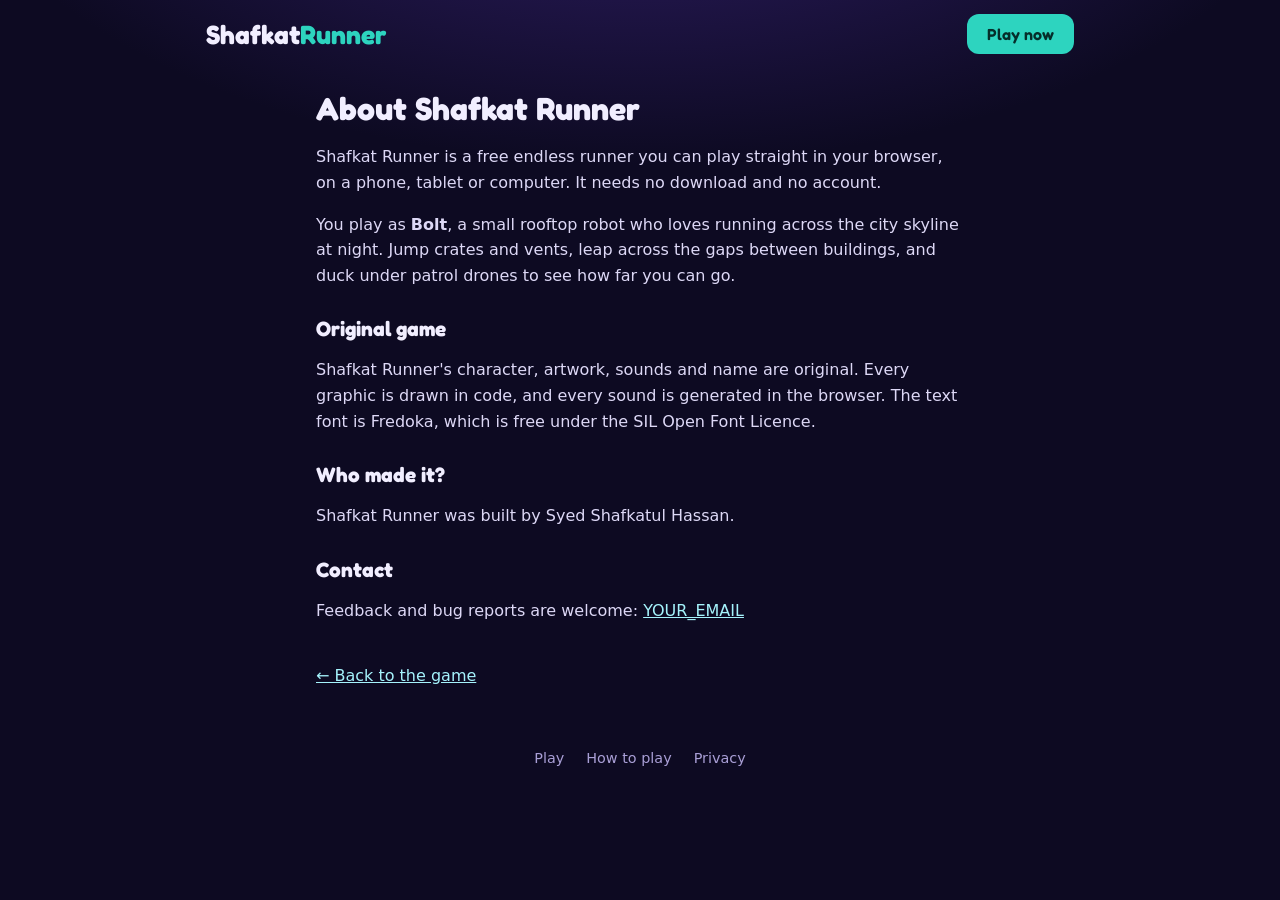
==== about.html @ a6edea65 "added" ====
<!doctype html>
<html lang="en">
<head>
  <meta charset="utf-8">
  <meta name="viewport" content="width=device-width, initial-scale=1">
  <title>About Shafkat Runner — A Free Endless Runner Game</title>
  <meta name="description" content="Shafkat Runner is a free browser endless runner starring Bolt the rooftop robot. No download, no sign-up.">
  <link rel="icon" href="favicon.svg" type="image/svg+xml">
  <link rel="preconnect" href="https://fonts.googleapis.com">
  <link rel="preconnect" href="https://fonts.gstatic.com" crossorigin>
  <link href="https://fonts.googleapis.com/css2?family=Fredoka:wght@500;600;700&display=swap" rel="stylesheet">
  <link rel="stylesheet" href="style.css">
</head>
<body>
  <header class="topbar">
    <a class="logo" href="/">Shafkat<span>Runner</span></a>
    <a class="btn primary" href="/">Play now</a>
  </header>

  <main class="page">
    <h1>About Shafkat Runner</h1>
    <p>Shafkat Runner is a free endless runner you can play straight in your browser, on a phone, tablet or computer. It needs no download and no account.</p>
    <p>You play as <strong>Bolt</strong>, a small rooftop robot who loves running across the city skyline at night. Jump crates and vents, leap across the gaps between buildings, and duck under patrol drones to see how far you can go.</p>

    <h2>Original game</h2>
    <p>Shafkat Runner's character, artwork, sounds and name are original. Every graphic is drawn in code, and every sound is generated in the browser. The text font is Fredoka, which is free under the SIL Open Font Licence.</p>

    <h2>Who made it?</h2>
    <p>Shafkat Runner was built by Syed Shafkatul Hassan.</p>

    <h2>Contact</h2>
    <p>Feedback and bug reports are welcome: <a href="mailto:YOUR_EMAIL">YOUR_EMAIL</a></p>

    <a class="back" href="/">← Back to the game</a>
  </main>

  <footer class="footer">
    <a href="/">Play</a>
    <a href="how-to-play.html">How to play</a>
    <a href="privacy.html">Privacy</a>
  </footer>
</body>
</html>
---- style.css ----
/* ============================================================
   Shafkat Runner — styles
   ============================================================ */
:root {
  --bg: #0d0a22;
  --surface: #19143a;
  --surface-2: #231c4d;
  --line: #352b6e;
  --text: #f1eeff;
  --muted: #a99fd6;
  --accent: #2dd4bf;
  --accent-ink: #052e2a;
  --warm: #fbbf24;
  --font-game: 'Fredoka', ui-rounded, 'Segoe UI', system-ui, sans-serif;
  --font-body: system-ui, -apple-system, 'Segoe UI', Roboto, sans-serif;
}

* { box-sizing: border-box; }
html, body { margin: 0; }
body {
  min-height: 100vh;
  background: radial-gradient(1000px 520px at 50% -200px, #33206e 0%, transparent 70%), var(--bg);
  color: var(--text);
  font: 16px/1.6 var(--font-body);
  -webkit-font-smoothing: antialiased;
}
a { color: #a5f3fc; }
a:hover { color: #cffafe; }

.wrap { max-width: 900px; margin: 0 auto; padding: 0 16px 24px; }

/* ---------- Top bar ---------- */
.topbar {
  max-width: 900px; margin: 0 auto; padding: 14px 16px 10px;
  display: flex; align-items: center; justify-content: space-between; gap: 12px;
}
.logo { font: 700 1.65rem var(--font-game); color: var(--text); text-decoration: none; }
.logo span, .title span { color: var(--accent); }
.top-actions { display: flex; gap: 8px; }
.icon-btn {
  width: 40px; height: 40px; display: grid; place-items: center;
  border: 0; border-radius: 12px; background: var(--surface); color: var(--text); cursor: pointer;
}
.icon-btn:hover { background: var(--surface-2); }
.icon-btn[disabled] { opacity: .4; cursor: default; }
#sound-btn .ico-off { display: none; }
#sound-btn.muted .ico-on { display: none; }
#sound-btn.muted .ico-off { display: block; }

/* ---------- Game area ---------- */
.game {
  position: relative; width: 100%; aspect-ratio: 16 / 10; max-height: 72vh;
  margin: 0 auto; border-radius: 18px; overflow: hidden;
  background: #1b1446;
  box-shadow: 0 24px 60px rgba(0, 0, 0, .45), inset 0 0 0 1px var(--line);
  touch-action: none; user-select: none; -webkit-user-select: none;
  -webkit-tap-highlight-color: transparent; cursor: pointer; outline: none;
}
.game canvas { display: block; width: 100%; height: 100%; }

.hud {
  position: absolute; top: 0; left: 0; right: 0; z-index: 2;
  display: flex; justify-content: space-between; padding: 12px 16px;
  font: 600 .95rem var(--font-game); color: rgba(241, 238, 255, .8);
  text-shadow: 0 2px 6px rgba(0, 0, 0, .5); pointer-events: none;
}
.hud b { color: #fff; font-size: 1.35rem; margin-left: 4px; }

.screen {
  position: absolute; inset: 0; z-index: 3;
  display: flex; flex-direction: column; align-items: center; justify-content: center; gap: 10px;
  padding: 20px; text-align: center;
  background: rgba(13, 10, 34, .62); backdrop-filter: blur(3px); -webkit-backdrop-filter: blur(3px);
  animation: fadeIn .25s ease;
}
.screen[hidden] { display: none; }
@keyframes fadeIn { from { opacity: 0; } to { opacity: 1; } }

.title { margin: 0; font: 700 clamp(2.4rem, 8vw, 3.6rem)/1 var(--font-game); }
.lead { margin: 0; color: #ddd6ff; }
.howto {
  list-style: none; padding: 0; margin: 4px 0 8px;
  display: grid; gap: 2px; color: var(--muted); font-size: .92rem;
}
.howto b { color: var(--text); }
kbd {
  font: 600 .8rem var(--font-body); padding: 1px 6px; border-radius: 6px;
  background: var(--surface-2); box-shadow: inset 0 -2px 0 rgba(0, 0, 0, .35); color: var(--text);
}
.over-title { margin: 0; font: 700 clamp(1.8rem, 6vw, 2.4rem) var(--font-game); }
.new-best { margin: 0; font: 600 1rem var(--font-game); color: var(--warm); animation: pulse 1s ease infinite; }
.new-best[hidden] { display: none; }
.final span { display: block; font: 700 clamp(2.6rem, 9vw, 3.6rem)/1 var(--font-game); color: var(--warm); }
.final small { color: var(--muted); }
.final-best { margin: 0; color: var(--muted); }
.final-best b { color: var(--text); }
.actions { display: flex; flex-wrap: wrap; gap: 10px; justify-content: center; margin-top: 8px; }
@keyframes pulse { 50% { transform: scale(1.06); } }

/* ---------- Buttons ---------- */
.btn {
  display: inline-flex; align-items: center; justify-content: center; gap: 6px;
  border: 0; border-radius: 12px; padding: 10px 20px; cursor: pointer; text-decoration: none;
  font: 600 1rem var(--font-game); background: var(--surface-2); color: var(--text);
  transition: transform .1s, filter .15s;
}
.btn:hover { filter: brightness(1.1); }
.btn:active { transform: scale(.97); }
.btn.primary { background: var(--accent); color: var(--accent-ink); }
.btn.ghost { background: transparent; box-shadow: inset 0 0 0 1.5px var(--line); }
.btn.big { padding: 12px 26px; font-size: 1.1rem; }
.btn.primary.big { animation: pulse 1.6s ease infinite; }
.btn.alt { background: #fb923c; color: #3b1503; }

/* ---------- 2-player ---------- */
.game.versus { aspect-ratio: 4 / 3; }
.game.versus .hud { display: none; }
.howto .p1, .howto .p2 { font-weight: 700; }
.howto .p1 { color: #2dd4bf; }
.howto .p2 { color: #fb923c; }
.vs-result { display: grid; gap: 6px; min-width: 220px; margin: 4px 0; }
.vs-result[hidden], #solo-result[hidden] { display: none; }
.vs-row {
  display: flex; align-items: center; gap: 10px; padding: 8px 14px; border-radius: 12px;
  background: rgba(255, 255, 255, .06); font: 600 1rem var(--font-game);
}
.vs-row b { margin-left: auto; font-size: 1.35rem; }
.vs-row.win { box-shadow: inset 0 0 0 2px var(--warm); }
.vs-row.win b { color: var(--warm); }
.dot { width: 12px; height: 12px; border-radius: 50%; flex: none; }
.dot.p1 { background: #2dd4bf; }
.dot.p2 { background: #fb923c; }
.tally { margin: 2px 0 0; color: var(--muted); font-size: .92rem; }
.tally b { color: var(--text); }

.hint { text-align: center; color: var(--muted); font-size: .86rem; margin: 12px 0 0; }

/* ---------- Content ---------- */
.content {
  margin-top: 26px; padding: 20px 22px; border-radius: 18px;
  background: var(--surface); box-shadow: inset 0 0 0 1px var(--line);
}
.content h2 { font: 700 1.3rem var(--font-game); margin: 0 0 8px; }
.content p, .content li { color: #ddd8f6; }
.content ul { padding-left: 20px; }

.footer {
  display: flex; justify-content: center; gap: 22px; flex-wrap: wrap;
  padding: 18px 16px 34px; font-size: .9rem;
}
.footer a { color: var(--muted); text-decoration: none; }
.footer a:hover { color: var(--text); }

.toast {
  position: fixed; left: 50%; bottom: 28px; z-index: 50;
  transform: translate(-50%, 20px); opacity: 0; pointer-events: none;
  padding: 10px 18px; border-radius: 999px; background: #fff; color: #111;
  font: 600 .95rem var(--font-body); box-shadow: 0 10px 30px rgba(0, 0, 0, .35);
  transition: opacity .2s, transform .2s; white-space: nowrap;
}
.toast.show { opacity: 1; transform: translate(-50%, 0); }

/* ---------- Content pages ---------- */
.page { max-width: 680px; margin: 0 auto; padding: 8px 16px 40px; }
.page h1 { font: 700 2rem/1.2 var(--font-game); margin: 18px 0 12px; }
.page h2 { font: 700 1.3rem var(--font-game); margin: 28px 0 8px; }
.page p, .page li { color: #ddd8f6; }
.page .back { display: inline-block; margin-top: 24px; }

/* ---------- Phones: squarer play area so you can see further ahead ---------- */
@media (max-width: 600px) {
  .game { aspect-ratio: 1 / 1; border-radius: 14px; }
  .game.versus { aspect-ratio: 3 / 4; }
  .title { font-size: 2.1rem; }
  .screen { gap: 8px; padding: 14px; }
  .howto { font-size: .84rem; }
  .lead { font-size: .92rem; }
  .hint { display: none; }
}
@media (max-width: 360px) {
  .lead { display: none; }
}
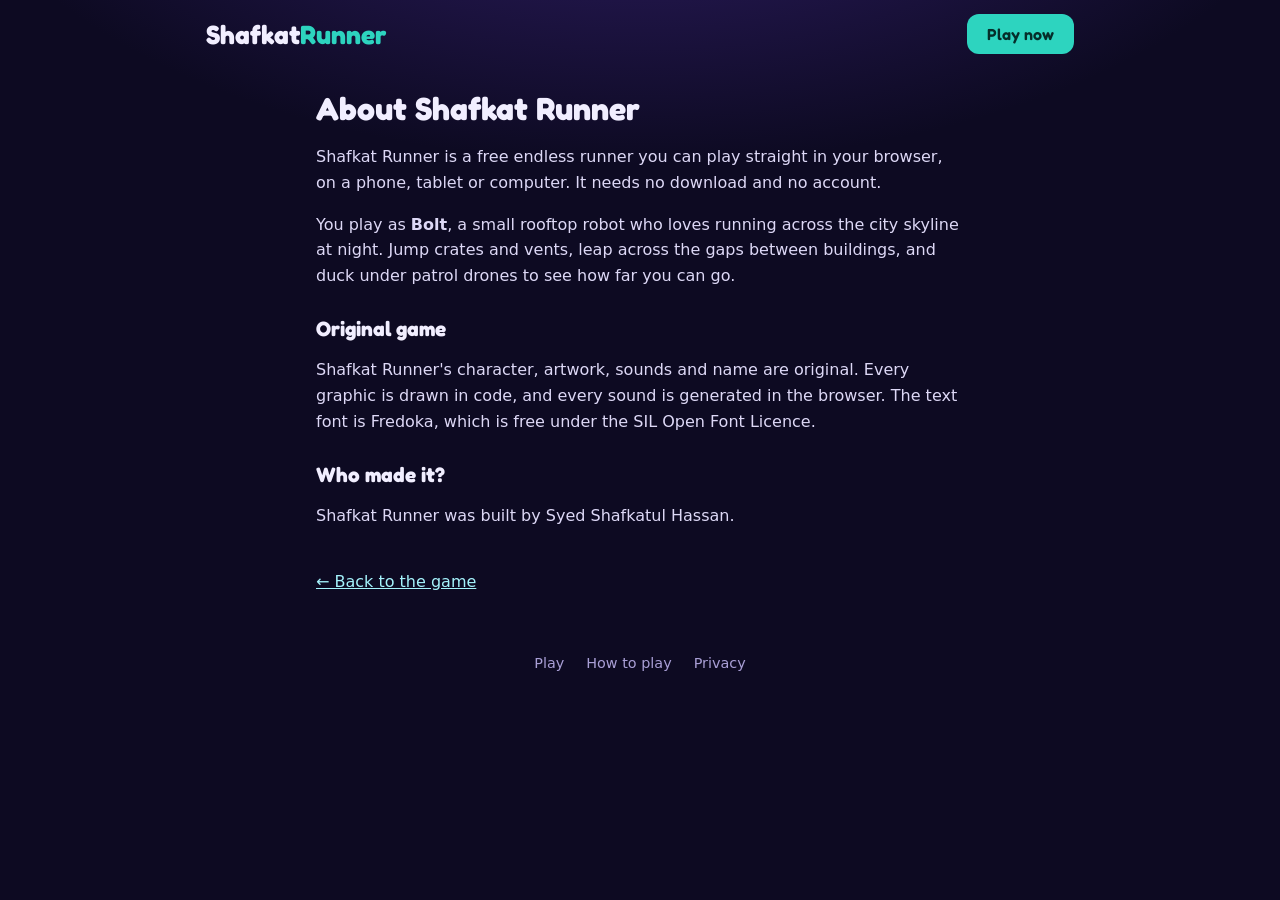
==== commit fde9c548: "added" ====
--- a/about.html
+++ b/about.html
@@ -6,6 +6,17 @@
   <title>About Shafkat Runner — A Free Endless Runner Game</title>
   <meta name="description" content="Shafkat Runner is a free browser endless runner starring Bolt the rooftop robot. No download, no sign-up.">
   <link rel="icon" href="favicon.svg" type="image/svg+xml">
+  <meta property="og:title" content="About Shafkat Runner — A Free Endless Runner Game">
+  <meta property="og:description" content="Shafkat Runner is a free browser endless runner starring Bolt the rooftop robot. No download, no sign-up.">
+  <meta property="og:type" content="website">
+  <link rel="canonical" href="https://shafkatrunner.sodev.tech/about.html">
+  <meta property="og:url" content="https://shafkatrunner.sodev.tech/about.html">
+  <meta property="og:site_name" content="Shafkat Runner">
+  <meta property="og:image" content="https://shafkatrunner.sodev.tech/og-image.png">
+  <meta property="og:image:width" content="1200">
+  <meta property="og:image:height" content="630">
+  <meta property="og:image:alt" content="Shafkat Runner: a robot jumping over a crate on a neon rooftop">
+  <meta name="twitter:card" content="summary_large_image">
   <link rel="preconnect" href="https://fonts.googleapis.com">
   <link rel="preconnect" href="https://fonts.gstatic.com" crossorigin>
   <link href="https://fonts.googleapis.com/css2?family=Fredoka:wght@500;600;700&display=swap" rel="stylesheet">
@@ -28,9 +39,6 @@
     <h2>Who made it?</h2>
     <p>Shafkat Runner was built by Syed Shafkatul Hassan.</p>
 
-    <h2>Contact</h2>
-    <p>Feedback and bug reports are welcome: <a href="mailto:YOUR_EMAIL">YOUR_EMAIL</a></p>
-
     <a class="back" href="/">← Back to the game</a>
   </main>
 
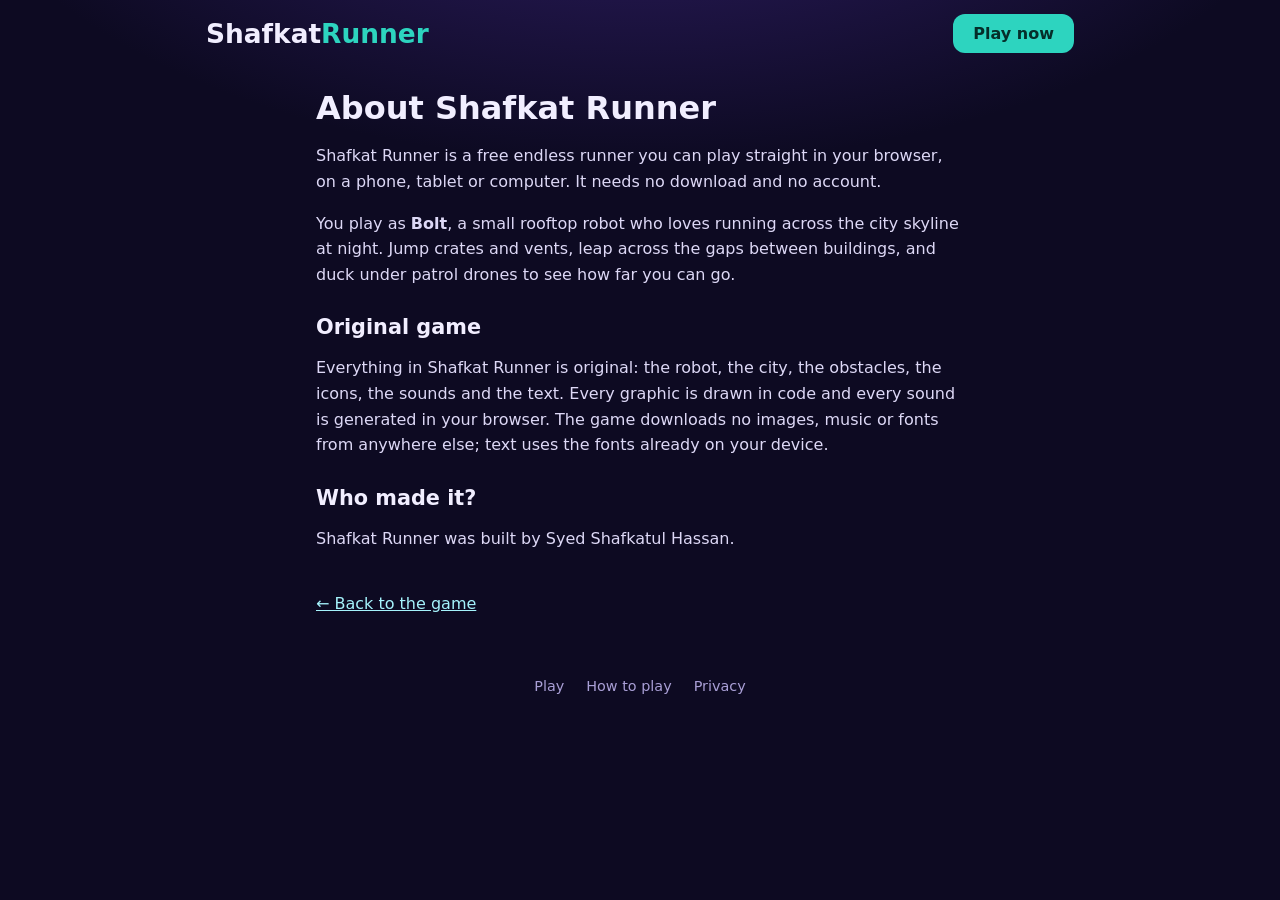
==== commit 27391767: "added" ====
--- a/about.html
+++ b/about.html
@@ -5,7 +5,9 @@
   <meta name="viewport" content="width=device-width, initial-scale=1">
   <title>About Shafkat Runner — A Free Endless Runner Game</title>
   <meta name="description" content="Shafkat Runner is a free browser endless runner starring Bolt the rooftop robot. No download, no sign-up.">
+  <meta name="robots" content="index, follow, max-image-preview:large">
   <link rel="icon" href="favicon.svg" type="image/svg+xml">
+  <link rel="apple-touch-icon" href="apple-touch-icon.png">
   <meta property="og:title" content="About Shafkat Runner — A Free Endless Runner Game">
   <meta property="og:description" content="Shafkat Runner is a free browser endless runner starring Bolt the rooftop robot. No download, no sign-up.">
   <meta property="og:type" content="website">
@@ -17,9 +19,6 @@
   <meta property="og:image:height" content="630">
   <meta property="og:image:alt" content="Shafkat Runner: a robot jumping over a crate on a neon rooftop">
   <meta name="twitter:card" content="summary_large_image">
-  <link rel="preconnect" href="https://fonts.googleapis.com">
-  <link rel="preconnect" href="https://fonts.gstatic.com" crossorigin>
-  <link href="https://fonts.googleapis.com/css2?family=Fredoka:wght@500;600;700&display=swap" rel="stylesheet">
   <link rel="stylesheet" href="style.css">
 </head>
 <body>
@@ -34,7 +33,7 @@
     <p>You play as <strong>Bolt</strong>, a small rooftop robot who loves running across the city skyline at night. Jump crates and vents, leap across the gaps between buildings, and duck under patrol drones to see how far you can go.</p>
 
     <h2>Original game</h2>
-    <p>Shafkat Runner's character, artwork, sounds and name are original. Every graphic is drawn in code, and every sound is generated in the browser. The text font is Fredoka, which is free under the SIL Open Font Licence.</p>
+    <p>Everything in Shafkat Runner is original: the robot, the city, the obstacles, the icons, the sounds and the text. Every graphic is drawn in code and every sound is generated in your browser. The game downloads no images, music or fonts from anywhere else; text uses the fonts already on your device.</p>
 
     <h2>Who made it?</h2>
     <p>Shafkat Runner was built by Syed Shafkatul Hassan.</p>
--- a/style.css
+++ b/style.css
@@ -11,7 +11,7 @@
   --accent: #2dd4bf;
   --accent-ink: #052e2a;
   --warm: #fbbf24;
-  --font-game: 'Fredoka', ui-rounded, 'Segoe UI', system-ui, sans-serif;
+  --font-game: ui-rounded, system-ui, -apple-system, 'Segoe UI', Roboto, sans-serif; /* device fonts only */
   --font-body: system-ui, -apple-system, 'Segoe UI', Roboto, sans-serif;
 }
 
@@ -111,6 +111,47 @@
 .btn.big { padding: 12px 26px; font-size: 1.1rem; }
 .btn.primary.big { animation: pulse 1.6s ease infinite; }
 .btn.alt { background: #fb923c; color: #3b1503; }
+
+/* ---------- Difficulty picker ---------- */
+.levels { display: flex; background: rgba(255, 255, 255, .08); border-radius: 999px; padding: 4px; }
+.levels button {
+  border: 0; background: transparent; color: var(--muted); cursor: pointer;
+  font: 600 .95rem var(--font-game); padding: 7px 16px; border-radius: 999px;
+}
+.levels button:hover { color: var(--text); }
+.levels button[aria-checked="true"][data-level="easy"] { background: #4ade80; color: #052e16; }
+.levels button[aria-checked="true"][data-level="medium"] { background: var(--warm); color: #3b2a00; }
+.levels button[aria-checked="true"][data-level="hard"] { background: #fb7185; color: #4c0519; }
+.level-tag { margin: -4px 0 0; font: 600 .9rem var(--font-game); color: var(--muted); }
+.level-tag[data-level="easy"] { color: #4ade80; }
+.level-tag[data-level="medium"] { color: var(--warm); }
+.level-tag[data-level="hard"] { color: #fb7185; }
+
+/* ---------- Robot colours ---------- */
+.skin-picker {
+  display: flex; flex-wrap: wrap; align-items: center; justify-content: center; gap: 8px 12px;
+  margin-top: 14px;
+}
+.skin-label { font: 600 .95rem var(--font-game); color: var(--muted); }
+.skin-list { display: flex; gap: 8px; }
+.skin {
+  width: 34px; height: 34px; border-radius: 10px; border: 0; cursor: pointer;
+  background: var(--c); box-shadow: inset 0 -5px 0 rgba(0, 0, 0, .22);
+  font-size: .8rem; line-height: 1;
+}
+.skin[aria-pressed="true"] { outline: 3px solid #fff; outline-offset: 2px; }
+.skin:disabled { cursor: not-allowed; filter: grayscale(.85) brightness(.55); }
+.skin.locked { position: relative; }
+.skin.locked::before {           /* lock shackle */
+  content: ''; position: absolute; left: 50%; top: 7px; width: 10px; height: 9px; transform: translateX(-50%);
+  border: 2.5px solid #fff; border-bottom: 0; border-radius: 6px 6px 0 0;
+}
+.skin.locked::after {            /* lock body */
+  content: ''; position: absolute; left: 50%; top: 15px; width: 16px; height: 11px; transform: translateX(-50%);
+  background: #fff; border-radius: 3px;
+}
+.new-best svg { vertical-align: -2px; }
+.skin-hint { width: 100%; margin: 0; text-align: center; font-size: .85rem; color: var(--muted); }
 
 /* ---------- 2-player ---------- */
 .game.versus { aspect-ratio: 4 / 3; }
@@ -140,7 +181,11 @@
   margin-top: 26px; padding: 20px 22px; border-radius: 18px;
   background: var(--surface); box-shadow: inset 0 0 0 1px var(--line);
 }
-.content h2 { font: 700 1.3rem var(--font-game); margin: 0 0 8px; }
+.content h1 { font: 700 1.55rem/1.25 var(--font-game); margin: 0 0 10px; }
+.content h2 { font: 700 1.25rem var(--font-game); margin: 22px 0 8px; }
+.content h3 { font: 600 1.02rem var(--font-game); margin: 16px 0 4px; color: var(--text); }
+.faq p { margin: 0; }
+.noscript { position: absolute; inset: 0; display: grid; place-items: center; padding: 24px; margin: 0; text-align: center; color: var(--text); }
 .content p, .content li { color: #ddd8f6; }
 .content ul { padding-left: 20px; }
 
